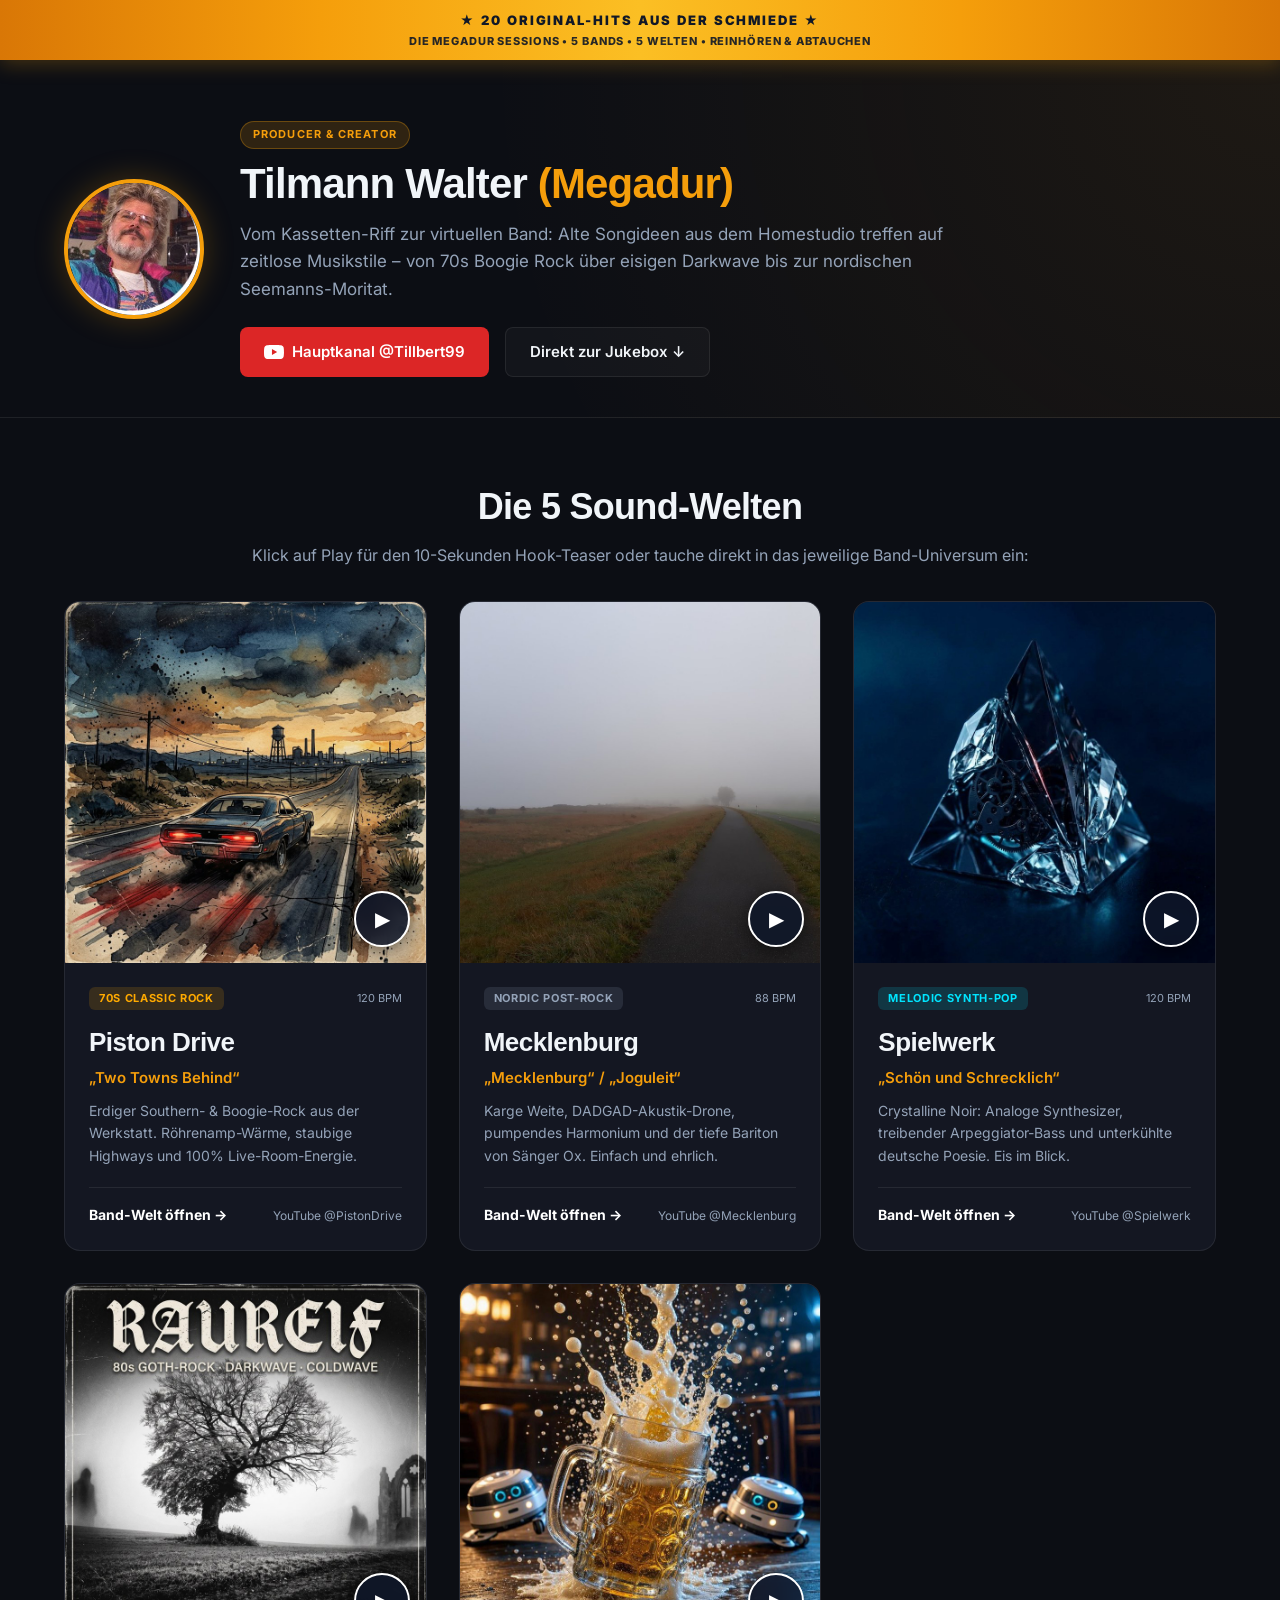
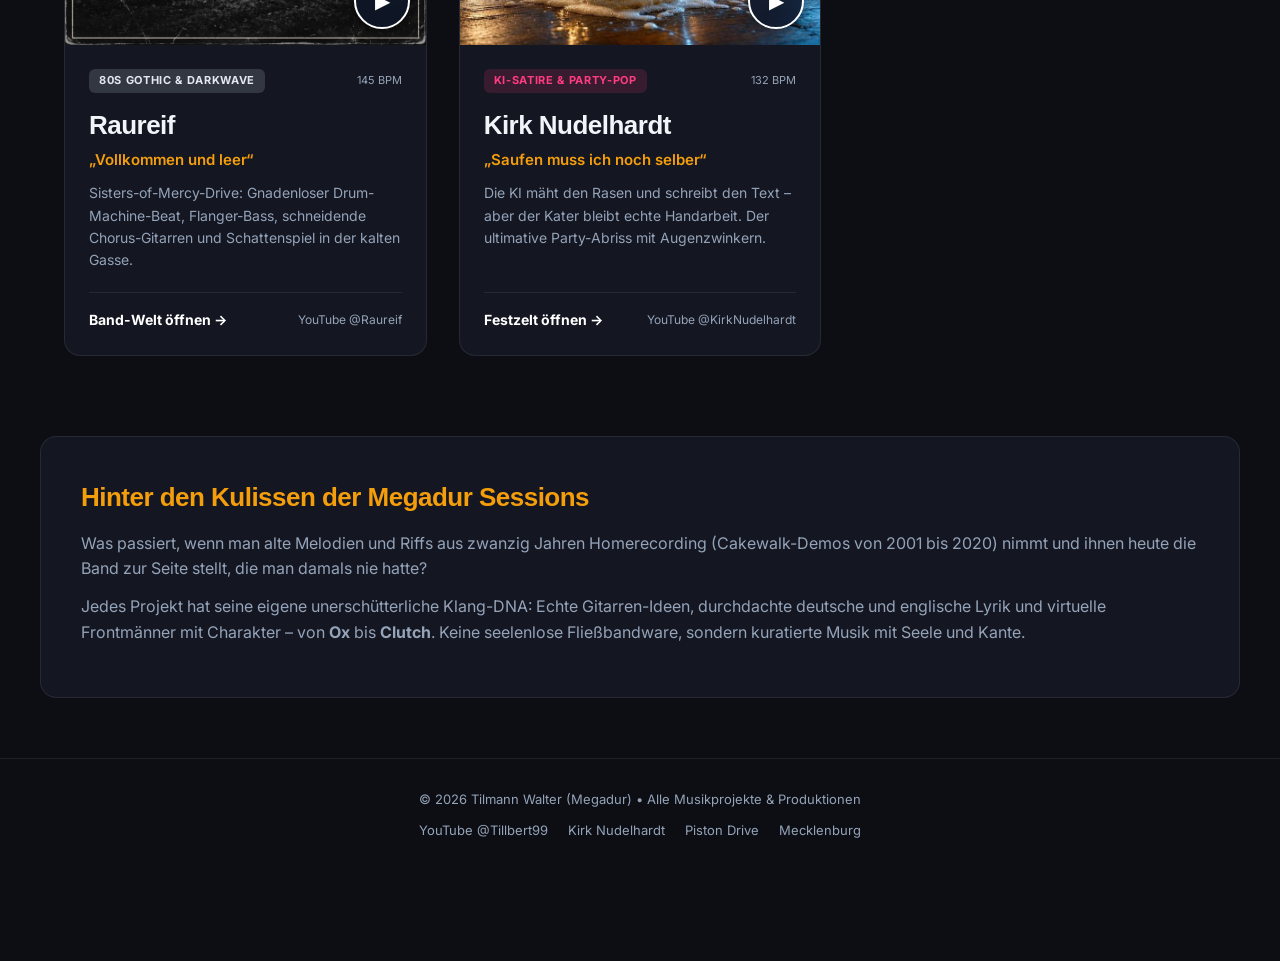
==== index.html @ 6db7aaa6 "Initial commit: Megadur Studio Hub, K-Tel Jukebox and 5 project landing pages" ====
<!DOCTYPE html>
<html lang="de">
<head>
  <meta charset="UTF-8">
  <meta name="viewport" content="width=device-width, initial-scale=1.0">
  <title>Tilmann Walter (Megadur) – The Studio Sessions</title>
  <meta name="description" content="5 Bands, 5 Sound-Welten: Handgemachte Melodien, virtuelle Stimmen und pure Energie. Produziert von Tilmann Walter (Megadur).">
  <link rel="stylesheet" href="style.css">
  <link rel="preconnect" href="https://fonts.googleapis.com">
  <link rel="preconnect" href="https://fonts.gstatic.com" crossorigin>
  <link href="https://fonts.googleapis.com/css2?family=Cabinet+Grotesk:wght@700;800;900&family=Inter:wght@400;500;600;700&display=swap" rel="stylesheet">
</head>
<body>

  <!-- Retro K-Tel Top Banner -->
  <div class="ktel-banner">
    <div class="ktel-tag">★ 20 ORIGINAL-HITS AUS DER SCHMIEDE ★</div>
    <div class="ktel-sub">DIE MEGADUR SESSIONS • 5 BANDS • 5 WELTEN • REINHÖREN & ABTAUCHEN</div>
  </div>

  <!-- Header / Producer Bio -->
  <header class="hero">
    <div class="container hero-content">
      <div class="hero-profile">
        <img src="assets/images/tilmann_avatar.jpg" alt="Tilmann Walter (Megadur)" class="avatar">
        <div>
          <span class="badge">PRODUCER & CREATOR</span>
          <h1>Tilmann Walter <span class="accent-text">(Megadur)</span></h1>
          <p class="hero-lead">Vom Kassetten-Riff zur virtuellen Band: Alte Songideen aus dem Homestudio treffen auf zeitlose Musikstile – von 70s Boogie Rock über eisigen Darkwave bis zur nordischen Seemanns-Moritat.</p>
          <div class="hero-actions">
            <a href="https://www.youtube.com/@Tillbert99" target="_blank" class="btn btn-yt">
              <svg width="20" height="20" viewBox="0 0 24 24" fill="currentColor"><path d="M23.498 6.186a3.016 3.016 0 0 0-2.122-2.136C19.505 3.545 12 3.545 12 3.545s-7.505 0-9.377.505A3.017 3.017 0 0 0 .502 6.186C0 8.07 0 12 0 12s0 3.93.502 5.814a3.016 3.016 0 0 0 2.122 2.136c1.871.505 9.376.505 9.376.505s7.505 0 9.377-.505a3.015 3.015 0 0 0 2.122-2.136C24 15.93 24 12 24 12s0-3.93-.502-5.814zM9.545 15.568V8.432L15.818 12l-6.273 3.568z"/></svg>
              Hauptkanal @Tillbert99
            </a>
            <a href="#jukebox" class="btn btn-outline">Direkt zur Jukebox ↓</a>
          </div>
        </div>
      </div>
    </div>
  </header>

  <!-- Interactive Jukebox Grid -->
  <main class="container" id="jukebox">
    <div class="section-head">
      <h2>Die 5 Sound-Welten</h2>
      <p>Klick auf Play für den 10-Sekunden Hook-Teaser oder tauche direkt in das jeweilige Band-Universum ein:</p>
    </div>

    <div class="grid">

      <!-- 1. PISTON DRIVE -->
      <article class="card card-pd">
        <div class="card-cover">
          <img src="assets/images/pd.jpg" alt="Piston Drive – Two Towns Behind" loading="lazy">
          <button class="play-btn" data-audio="assets/audio/pd.wav" aria-label="Play Hook Piston Drive">
            <span class="icon-play">▶</span>
          </button>
        </div>
        <div class="card-body">
          <div class="card-meta">
            <span class="genre-pill pill-pd">70s Classic Rock</span>
            <span class="bpm-tag">120 BPM</span>
          </div>
          <h3>Piston Drive</h3>
          <p class="track-title">„Two Towns Behind“</p>
          <p class="card-desc">Erdiger Southern- & Boogie-Rock aus der Werkstatt. Röhrenamp-Wärme, staubige Highways und 100% Live-Room-Energie.</p>
          <div class="card-links">
            <a href="piston/" class="btn-card">Band-Welt öffnen →</a>
            <a href="https://www.youtube.com/@PistonDrive-music" target="_blank" class="link-ext">YouTube @PistonDrive</a>
          </div>
        </div>
      </article>

      <!-- 2. MECLENBURG -->
      <article class="card card-mk">
        <div class="card-cover">
          <img src="assets/images/mk.jpg" alt="Mecklenburg – Mecklenburg" loading="lazy">
          <button class="play-btn" data-audio="assets/audio/mk.wav" aria-label="Play Hook Mecklenburg">
            <span class="icon-play">▶</span>
          </button>
        </div>
        <div class="card-body">
          <div class="card-meta">
            <span class="genre-pill pill-mk">Nordic Post-Rock</span>
            <span class="bpm-tag">88 BPM</span>
          </div>
          <h3>Mecklenburg</h3>
          <p class="track-title">„Mecklenburg“ / „Joguleit“</p>
          <p class="card-desc">Karge Weite, DADGAD-Akustik-Drone, pumpendes Harmonium und der tiefe Bariton von Sänger Ox. Einfach und ehrlich.</p>
          <div class="card-links">
            <a href="mecklenburg/" class="btn-card">Band-Welt öffnen →</a>
            <a href="https://www.youtube.com/@Mecklenburg-music" target="_blank" class="link-ext">YouTube @Mecklenburg</a>
          </div>
        </div>
      </article>

      <!-- 3. SPIELWERK -->
      <article class="card card-sw">
        <div class="card-cover">
          <img src="assets/images/sw.jpg" alt="Spielwerk – Schön und Schrecklich" loading="lazy">
          <button class="play-btn" data-audio="assets/audio/sw.wav" aria-label="Play Hook Spielwerk">
            <span class="icon-play">▶</span>
          </button>
        </div>
        <div class="card-body">
          <div class="card-meta">
            <span class="genre-pill pill-sw">Melodic Synth-Pop</span>
            <span class="bpm-tag">120 BPM</span>
          </div>
          <h3>Spielwerk</h3>
          <p class="track-title">„Schön und Schrecklich“</p>
          <p class="card-desc">Crystalline Noir: Analoge Synthesizer, treibender Arpeggiator-Bass und unterkühlte deutsche Poesie. Eis im Blick.</p>
          <div class="card-links">
            <a href="spielwerk/" class="btn-card">Band-Welt öffnen →</a>
            <a href="https://www.youtube.com/@Spielwerk-music" target="_blank" class="link-ext">YouTube @Spielwerk</a>
          </div>
        </div>
      </article>

      <!-- 4. RAUREIF -->
      <article class="card card-rr">
        <div class="card-cover">
          <img src="assets/images/rr.jpg" alt="Raureif – Vollkommen und leer" loading="lazy">
          <button class="play-btn" data-audio="assets/audio/rr.wav" aria-label="Play Hook Raureif">
            <span class="icon-play">▶</span>
          </button>
        </div>
        <div class="card-body">
          <div class="card-meta">
            <span class="genre-pill pill-rr">80s Gothic & Darkwave</span>
            <span class="bpm-tag">145 BPM</span>
          </div>
          <h3>Raureif</h3>
          <p class="track-title">„Vollkommen und leer“</p>
          <p class="card-desc">Sisters-of-Mercy-Drive: Gnadenloser Drum-Machine-Beat, Flanger-Bass, schneidende Chorus-Gitarren und Schattenspiel in der kalten Gasse.</p>
          <div class="card-links">
            <a href="raureif/" class="btn-card">Band-Welt öffnen →</a>
            <a href="https://www.youtube.com/@Raureif-music" target="_blank" class="link-ext">YouTube @Raureif</a>
          </div>
        </div>
      </article>

      <!-- 5. KIRK NUDELHARDT -->
      <article class="card card-kn">
        <div class="card-cover">
          <img src="assets/images/kn.jpg" alt="Kirk Nudelhardt – Saufen muss ich noch selber" loading="lazy">
          <button class="play-btn" data-audio="assets/audio/kn.wav" aria-label="Play Hook Kirk Nudelhardt">
            <span class="icon-play">▶</span>
          </button>
        </div>
        <div class="card-body">
          <div class="card-meta">
            <span class="genre-pill pill-kn">KI-Satire & Party-Pop</span>
            <span class="bpm-tag">132 BPM</span>
          </div>
          <h3>Kirk Nudelhardt</h3>
          <p class="track-title">„Saufen muss ich noch selber“</p>
          <p class="card-desc">Die KI mäht den Rasen und schreibt den Text – aber der Kater bleibt echte Handarbeit. Der ultimative Party-Abriss mit Augenzwinkern.</p>
          <div class="card-links">
            <a href="kirk/" class="btn-card">Festzelt öffnen →</a>
            <a href="https://www.youtube.com/@KirkNudelhardt" target="_blank" class="link-ext">YouTube @KirkNudelhardt</a>
          </div>
        </div>
      </article>

    </div>
  </main>

  <!-- Philosophy / How it's made -->
  <section class="about-section">
    <div class="container about-card">
      <div class="about-text">
        <h3>Hinter den Kulissen der Megadur Sessions</h3>
        <p>Was passiert, wenn man alte Melodien und Riffs aus zwanzig Jahren Homerecording (Cakewalk-Demos von 2001 bis 2020) nimmt und ihnen heute die Band zur Seite stellt, die man damals nie hatte?</p>
        <p>Jedes Projekt hat seine eigene unerschütterliche Klang-DNA: Echte Gitarren-Ideen, durchdachte deutsche und englische Lyrik und virtuelle Frontmänner mit Charakter – von <strong>Ox</strong> bis <strong>Clutch</strong>. Keine seelenlose Fließbandware, sondern kuratierte Musik mit Seele und Kante.</p>
      </div>
    </div>
  </section>

  <!-- Global Audio Player (Sticky Bottom) -->
  <div class="player-bar" id="playerBar">
    <div class="container player-content">
      <div class="player-info">
        <span class="player-label">JETZT HÖRPROBE:</span>
        <strong id="playerTitle">Wähle einen Song oben aus</strong>
      </div>
      <div class="player-controls">
        <button id="togglePlayBtn" class="btn-ctrl">⏸ Pause</button>
      </div>
    </div>
  </div>

  <footer>
    <div class="container footer-content">
      <p>© 2026 Tilmann Walter (Megadur) • Alle Musikprojekte & Produktionen</p>
      <div class="footer-links">
        <a href="https://www.youtube.com/@Tillbert99" target="_blank">YouTube @Tillbert99</a>
        <a href="kirk/">Kirk Nudelhardt</a>
        <a href="piston/">Piston Drive</a>
        <a href="mecklenburg/">Mecklenburg</a>
      </div>
    </div>
  </footer>

  <script src="main.js"></script>
</body>
</html>
---- style.css ----
:root {
  --bg-dark: #0c0e14;
  --bg-card: #141722;
  --bg-card-hover: #1a1e2d;
  --border-color: rgba(255, 255, 255, 0.08);
  --text-main: #f1f5f9;
  --text-muted: #94a3b8;
  --gold: #f59e0b;
  --gold-glow: rgba(245, 158, 11, 0.25);
  
  /* Band Accents */
  --c-pd: #ffaa00;
  --c-mk: #94a3b8;
  --c-sw: #00e5ff;
  --c-rr: #e2e8f0;
  --c-kn: #ff3b81;
}

* {
  box-sizing: border-box;
  margin: 0;
  padding: 0;
}

body {
  font-family: 'Inter', -apple-system, BlinkMacSystemFont, sans-serif;
  background-color: var(--bg-dark);
  color: var(--text-main);
  line-height: 1.6;
  padding-bottom: 90px; /* Space for player bar */
}

h1, h2, h3 {
  font-family: 'Cabinet Grotesk', sans-serif;
  font-weight: 800;
  letter-spacing: -0.02em;
}

.container {
  max-width: 1200px;
  margin: 0 auto;
  padding: 0 24px;
}

/* K-Tel Top Banner */
.ktel-banner {
  background: linear-gradient(90deg, #d97706, #f59e0b, #fbbf24, #f59e0b, #d97706);
  color: #111827;
  text-align: center;
  padding: 10px 16px;
  font-weight: 800;
  box-shadow: 0 4px 20px var(--gold-glow);
}

.ktel-tag {
  font-size: 13px;
  letter-spacing: 0.15em;
  font-weight: 900;
}

.ktel-sub {
  font-size: 11px;
  letter-spacing: 0.08em;
  opacity: 0.9;
  margin-top: 2px;
}

/* Hero Section */
.hero {
  padding: 60px 0 40px;
  border-bottom: 1px solid var(--border-color);
  background: radial-gradient(circle at top right, rgba(245, 158, 11, 0.08), transparent 60%);
}

.hero-profile {
  display: flex;
  align-items: center;
  gap: 36px;
}

.avatar {
  width: 140px;
  height: 140px;
  border-radius: 50%;
  object-fit: cover;
  border: 4px solid var(--gold);
  box-shadow: 0 0 30px var(--gold-glow);
  flex-shrink: 0;
}

.badge {
  display: inline-block;
  background: rgba(245, 158, 11, 0.15);
  color: var(--gold);
  font-size: 11px;
  font-weight: 700;
  letter-spacing: 0.1em;
  padding: 4px 12px;
  border-radius: 20px;
  margin-bottom: 12px;
  border: 1px solid rgba(245, 158, 11, 0.3);
}

.hero h1 {
  font-size: 42px;
  line-height: 1.1;
  margin-bottom: 14px;
}

.accent-text {
  color: var(--gold);
}

.hero-lead {
  font-size: 17px;
  color: var(--text-muted);
  max-width: 720px;
  margin-bottom: 24px;
}

.hero-actions {
  display: flex;
  gap: 16px;
  flex-wrap: wrap;
}

.btn {
  display: inline-flex;
  align-items: center;
  gap: 8px;
  padding: 12px 24px;
  border-radius: 8px;
  font-weight: 600;
  text-decoration: none;
  font-size: 15px;
  transition: all 0.2s ease;
}

.btn-yt {
  background: #dc2626;
  color: #fff;
}

.btn-yt:hover {
  background: #b91c1c;
  transform: translateY(-2px);
  box-shadow: 0 6px 20px rgba(220, 38, 38, 0.35);
}

.btn-outline {
  border: 1px solid var(--border-color);
  color: var(--text-main);
  background: rgba(255, 255, 255, 0.03);
}

.btn-outline:hover {
  background: rgba(255, 255, 255, 0.08);
  border-color: rgba(255, 255, 255, 0.2);
}

/* Jukebox Grid */
.section-head {
  padding: 60px 0 32px;
  text-align: center;
}

.section-head h2 {
  font-size: 36px;
  margin-bottom: 8px;
}

.section-head p {
  color: var(--text-muted);
  font-size: 16px;
}

.grid {
  display: grid;
  grid-template-columns: repeat(auto-fill, minmax(320px, 1fr));
  gap: 32px;
  margin-bottom: 60px;
}

.card {
  background: var(--bg-card);
  border-radius: 16px;
  overflow: hidden;
  border: 1px solid var(--border-color);
  transition: transform 0.25s ease, border-color 0.25s ease, box-shadow 0.25s ease;
  display: flex;
  flex-direction: column;
}

.card:hover {
  transform: translateY(-6px);
  border-color: rgba(255, 255, 255, 0.2);
  box-shadow: 0 16px 36px rgba(0, 0, 0, 0.4);
}

.card-cover {
  position: relative;
  aspect-ratio: 1 / 1;
  overflow: hidden;
  background: #000;
}

.card-cover img {
  width: 100%;
  height: 100%;
  object-fit: cover;
  transition: transform 0.3s ease;
}

.card:hover .card-cover img {
  transform: scale(1.04);
}

/* Play Button on Cover */
.play-btn {
  position: absolute;
  bottom: 16px;
  right: 16px;
  width: 56px;
  height: 56px;
  border-radius: 50%;
  background: rgba(15, 23, 42, 0.85);
  backdrop-filter: blur(8px);
  border: 2px solid #fff;
  color: #fff;
  font-size: 20px;
  cursor: pointer;
  display: flex;
  align-items: center;
  justify-content: center;
  transition: all 0.2s ease;
  box-shadow: 0 4px 20px rgba(0, 0, 0, 0.6);
}

.play-btn:hover {
  transform: scale(1.1);
  background: var(--gold);
  color: #111;
  border-color: var(--gold);
}

.card-body {
  padding: 24px;
  display: flex;
  flex-direction: column;
  flex: 1;
}

.card-meta {
  display: flex;
  justify-content: space-between;
  align-items: center;
  margin-bottom: 12px;
}

.genre-pill {
  font-size: 11px;
  font-weight: 700;
  text-transform: uppercase;
  letter-spacing: 0.06em;
  padding: 3px 10px;
  border-radius: 6px;
}

.pill-pd { background: rgba(255, 170, 0, 0.15); color: var(--c-pd); }
.pill-mk { background: rgba(148, 163, 184, 0.15); color: var(--c-mk); }
.pill-sw { background: rgba(0, 229, 255, 0.15); color: var(--c-sw); }
.pill-rr { background: rgba(226, 232, 240, 0.15); color: var(--c-rr); }
.pill-kn { background: rgba(255, 59, 129, 0.15); color: var(--c-kn); }

.bpm-tag {
  font-size: 11px;
  color: var(--text-muted);
}

.card-body h3 {
  font-size: 26px;
  margin-bottom: 2px;
}

.track-title {
  color: var(--gold);
  font-weight: 600;
  font-size: 15px;
  margin-bottom: 10px;
}

.card-desc {
  color: var(--text-muted);
  font-size: 14px;
  margin-bottom: 20px;
  flex: 1;
}

.card-links {
  display: flex;
  align-items: center;
  justify-content: space-between;
  border-top: 1px solid var(--border-color);
  padding-top: 16px;
}

.btn-card {
  font-weight: 700;
  color: #fff;
  text-decoration: none;
  font-size: 14px;
}

.btn-card:hover {
  text-decoration: underline;
  color: var(--gold);
}

.link-ext {
  color: var(--text-muted);
  text-decoration: none;
  font-size: 12px;
}

.link-ext:hover {
  color: #fff;
}

/* About Card */
.about-section {
  padding: 20px 0 60px;
}

.about-card {
  background: var(--bg-card);
  border: 1px solid var(--border-color);
  border-radius: 16px;
  padding: 40px;
}

.about-text h3 {
  font-size: 26px;
  margin-bottom: 12px;
  color: var(--gold);
}

.about-text p {
  color: var(--text-muted);
  font-size: 16px;
  margin-bottom: 12px;
}

/* Sticky Bottom Player Bar */
.player-bar {
  position: fixed;
  bottom: 0;
  left: 0;
  right: 0;
  background: rgba(15, 20, 30, 0.92);
  backdrop-filter: blur(12px);
  border-top: 1px solid rgba(255, 255, 255, 0.1);
  padding: 14px 0;
  z-index: 100;
  display: none;
}

.player-content {
  display: flex;
  align-items: center;
  justify-content: space-between;
}

.player-label {
  font-size: 11px;
  letter-spacing: 0.1em;
  color: var(--gold);
  font-weight: 700;
  margin-right: 8px;
}

#playerTitle {
  font-size: 15px;
}

.btn-ctrl {
  background: var(--gold);
  color: #111;
  border: none;
  padding: 8px 16px;
  border-radius: 6px;
  font-weight: 700;
  cursor: pointer;
}

/* Footer */
footer {
  border-top: 1px solid var(--border-color);
  padding: 30px 0;
  text-align: center;
  font-size: 13px;
  color: var(--text-muted);
}

.footer-links {
  margin-top: 10px;
  display: flex;
  gap: 20px;
  justify-content: center;
}

.footer-links a {
  color: var(--text-muted);
  text-decoration: none;
}

.footer-links a:hover {
  color: #fff;
}

@media (max-width: 768px) {
  .hero-profile {
    flex-direction: column;
    text-align: center;
    gap: 20px;
  }
  .hero-actions {
    justify-content: center;
  }
}
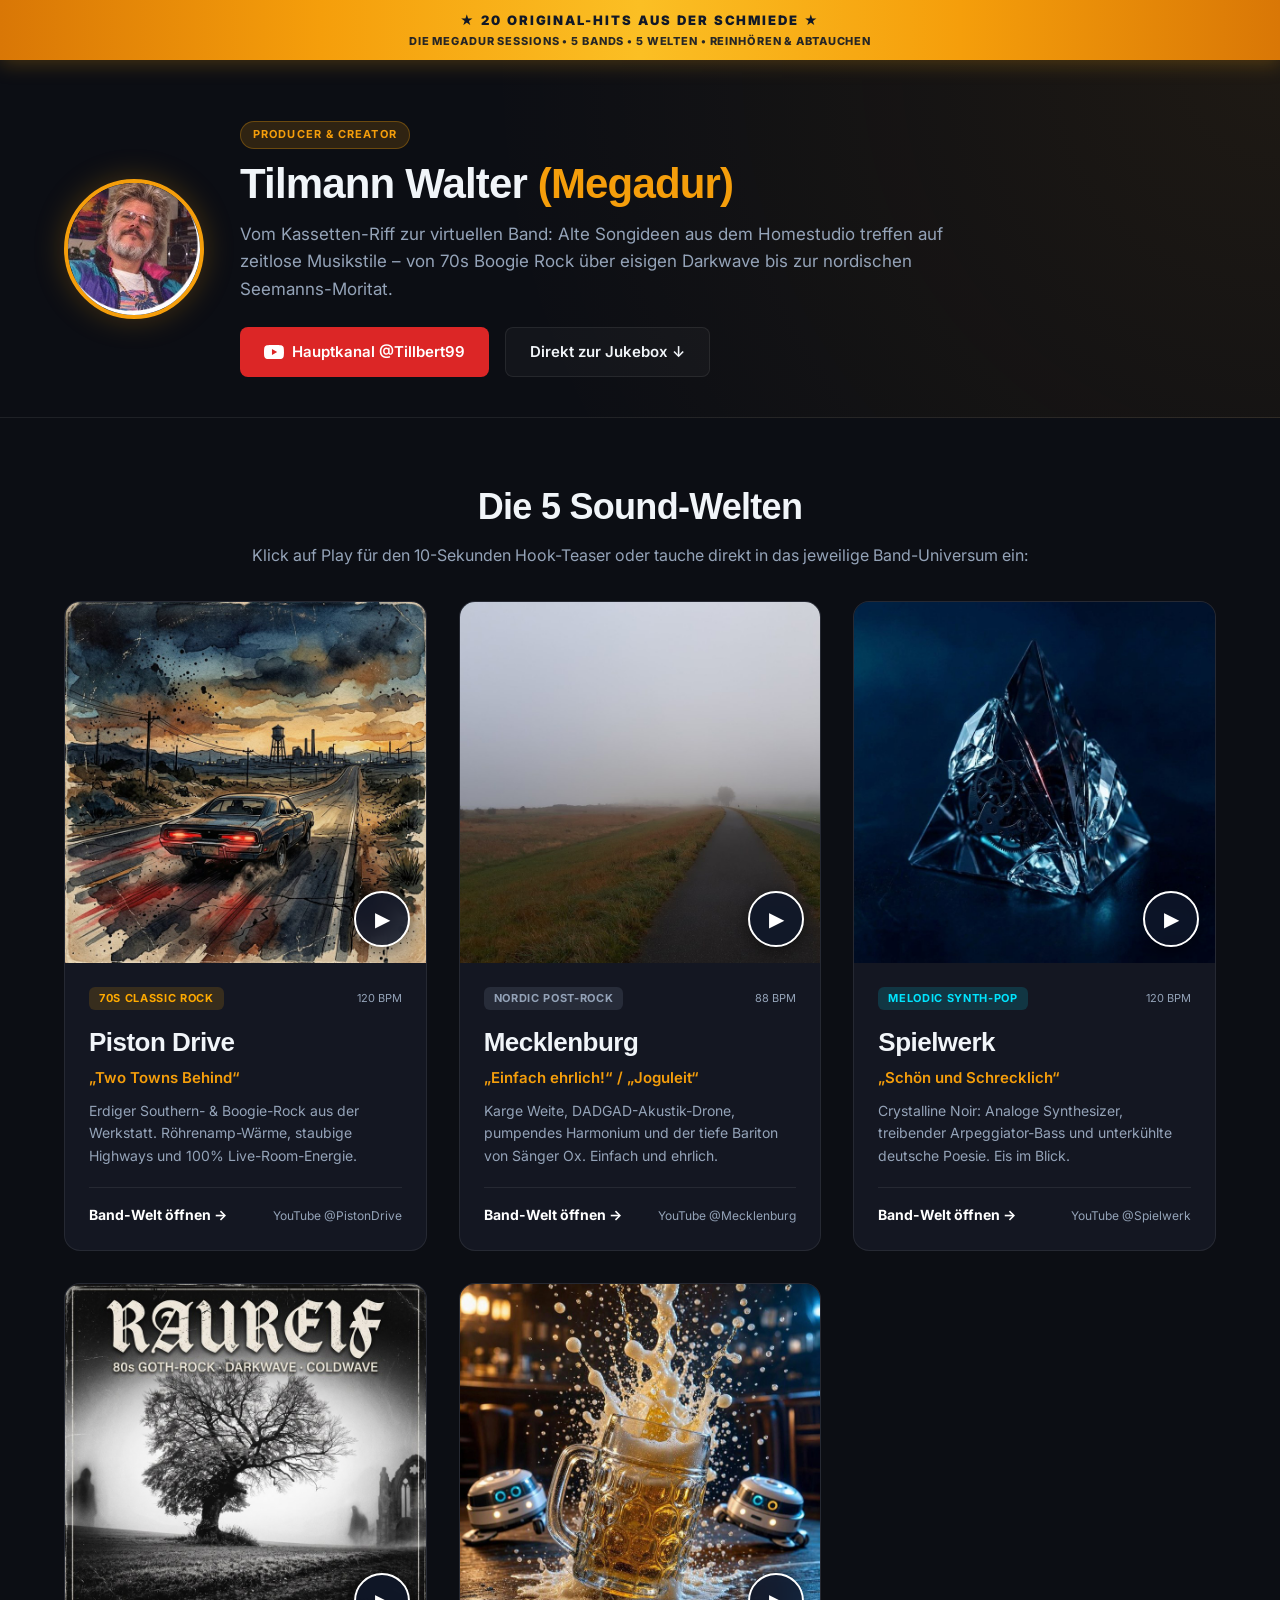
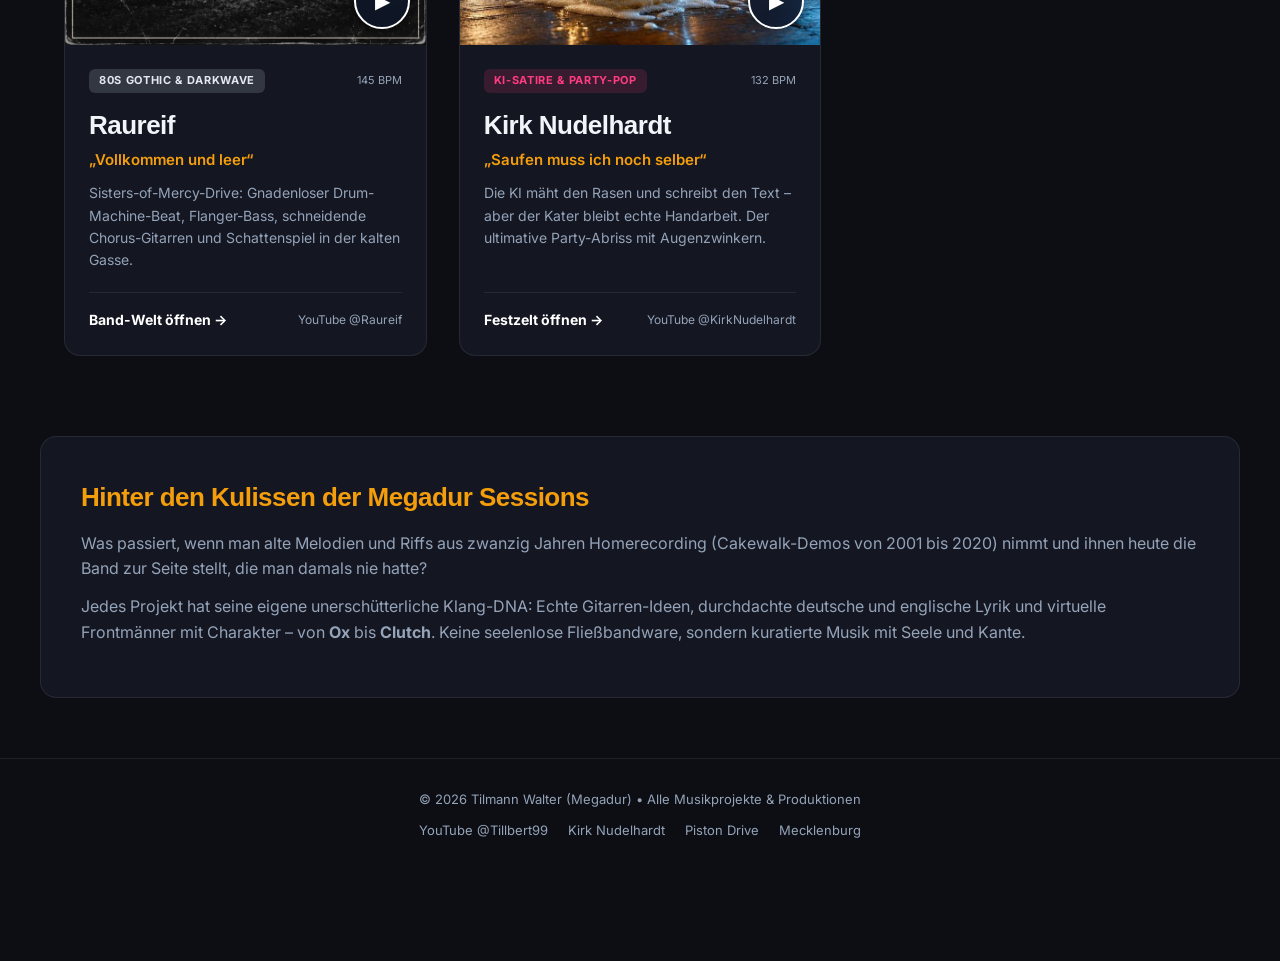
==== commit 49893ad6: "Update Mecklenburg Track 01 title to 'Einfach ehrlich!', refresh audio snippet and lyrics" ====
--- a/index.html
+++ b/index.html
@@ -66,7 +66,7 @@
           <p class="card-desc">Erdiger Southern- & Boogie-Rock aus der Werkstatt. Röhrenamp-Wärme, staubige Highways und 100% Live-Room-Energie.</p>
           <div class="card-links">
             <a href="piston/" class="btn-card">Band-Welt öffnen →</a>
-            <a href="https://www.youtube.com/@PistonDrive-music" target="_blank" class="link-ext">YouTube @PistonDrive</a>
+            <a href="https://www.youtube.com/@PistonDrive-rock" target="_blank" class="link-ext">YouTube @PistonDrive</a>
           </div>
         </div>
       </article>
@@ -85,7 +85,7 @@
             <span class="bpm-tag">88 BPM</span>
           </div>
           <h3>Mecklenburg</h3>
-          <p class="track-title">„Mecklenburg“ / „Joguleit“</p>
+          <p class="track-title">„Einfach ehrlich!“ / „Joguleit“</p>
           <p class="card-desc">Karge Weite, DADGAD-Akustik-Drone, pumpendes Harmonium und der tiefe Bariton von Sänger Ox. Einfach und ehrlich.</p>
           <div class="card-links">
             <a href="mecklenburg/" class="btn-card">Band-Welt öffnen →</a>
